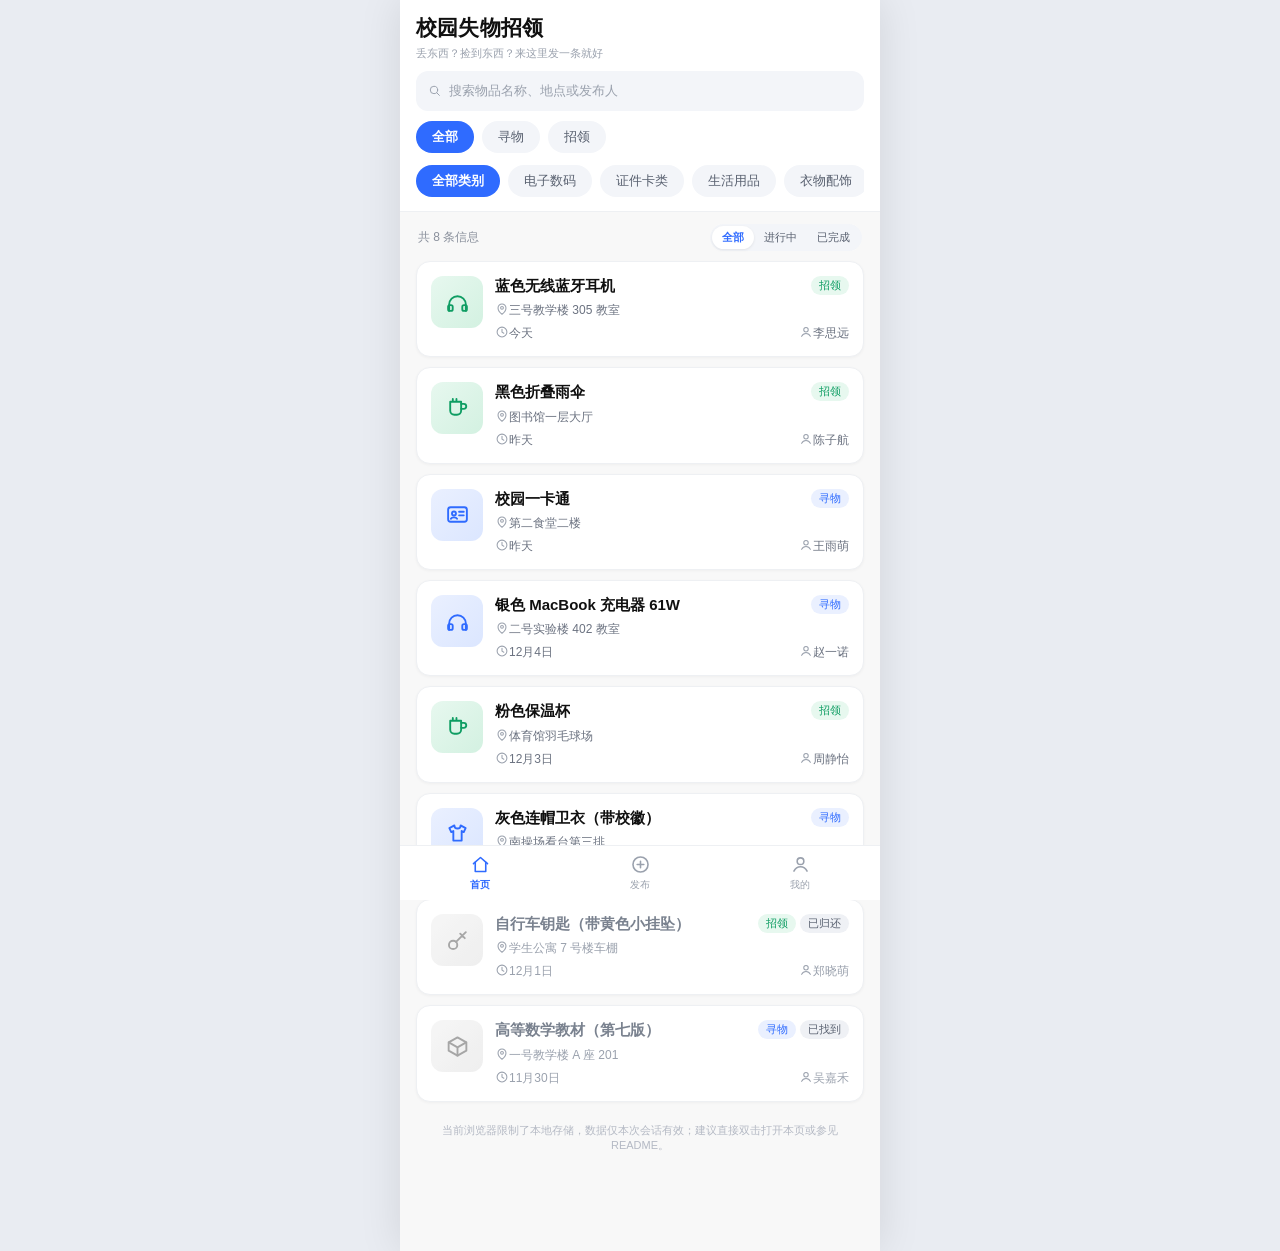
==== index.html @ 5e5a605e "第四次作业：公共样式与 UI 组件（内联 SVG 图标、卡片渲染、toast、一键复制）+ 首页浏览与筛选" ====
<!DOCTYPE html>
<html lang="zh-CN">
<head>
  <meta charset="utf-8">
  <meta name="viewport" content="width=device-width, initial-scale=1.0">
  <title>校园失物招领 · 首页</title>
  <link rel="stylesheet" href="css/style.css">
</head>
<body data-page="home">
  <div class="app">

    <header class="header">
      <div class="header-row">
        <div>
          <h1>校园失物招领</h1>
          <p class="slogan">丢东西？捡到东西？来这里发一条就好</p>
        </div>
      </div>
      <a class="searchbar" href="search.html">
        <span data-icon="search"></span>
        <span>搜索物品名称、地点或发布人</span>
      </a>
      <div class="chip-row" id="typeBar">
        <button class="chip is-active" data-type="all" type="button">全部</button>
        <button class="chip" data-type="lost" type="button">寻物</button>
        <button class="chip" data-type="found" type="button">招领</button>
      </div>
      <div class="chip-row" id="catBar"></div>
    </header>

    <main class="list-area">
      <div class="list-head">
        <span class="count" id="count">共 0 条信息</span>
        <div class="seg" id="statusSeg">
          <button type="button" data-status="all" class="is-active">全部</button>
          <button type="button" data-status="open">进行中</button>
          <button type="button" data-status="resolved">已完成</button>
        </div>
      </div>
      <div class="card-list" id="list"></div>
      <p class="foot-note" id="storageNote" style="display:none">
        当前浏览器限制了本地存储，数据仅本次会话有效；建议直接双击打开本页或参见 README。
      </p>
    </main>

    <nav class="bottomnav">
      <a href="index.html" data-nav="home">
        <span data-icon="home"></span><span>首页</span>
      </a>
      <a href="publish.html" data-nav="publish">
        <span data-icon="plus"></span><span>发布</span>
      </a>
      <a href="my-posts.html" data-nav="mine">
        <span data-icon="user"></span><span>我的</span>
      </a>
    </nav>
  </div>

  <script src="js/core.js"></script>
  <script src="js/seed.js"></script>
  <script src="js/search.js"></script>
  <script src="js/ui.js"></script>
  <script src="js/page-index.js"></script>
</body>
</html>
---- css/style.css ----
/* ============================================================
   style.css —— 校园失物招领 全站样式
   设计语言沿用第三次作业原型：主色 #2F6BFF，卡片式信息流，
   寻物=蓝色、招领=绿色，已完成信息灰显 + 状态徽章。
   移动端优先；桌面端以居中应用列呈现（配合 Chrome 调试与评分）。
   ============================================================ */

:root {
  --bg: #F8F8F8;
  --bg-out: #E9ECF2;
  --card: #FFFFFF;
  --line: #EEF0F3;
  --ink: #101010;
  --sub: #6B7280;
  --muted: #9AA1AD;
  --faint: #B4B9C4;
  --primary: #2F6BFF;
  --primary-deep: #1E55E0;
  --primary-weak: #EAF0FF;
  --green: #0F9D63;
  --green-weak: #E7F8EF;
  --orange: #D9820B;
  --orange-weak: #FFF3E2;
  --red: #E5484D;
  --red-weak: #FFEBEB;
  --grey-weak: #EFF1F5;
  --radius: 14px;
  --shadow: 0 1px 3px rgba(16, 16, 16, .04);
}

* { box-sizing: border-box; }

html, body {
  margin: 0;
  padding: 0;
}

body {
  font-family: "PingFang SC", -apple-system, BlinkMacSystemFont, "Helvetica Neue", "Microsoft YaHei", sans-serif;
  background: var(--bg-out);
  color: var(--ink);
  -webkit-font-smoothing: antialiased;
}

/* 应用主体：移动优先，桌面居中一列 */
.app {
  max-width: 480px;
  min-height: 100vh;
  margin: 0 auto;
  background: var(--bg);
  display: flex;
  flex-direction: column;
  box-shadow: 0 0 40px rgba(16, 16, 16, .10);
}

.icon {
  width: 1em;
  height: 1em;
  display: inline-block;
  vertical-align: -0.14em;
  flex-shrink: 0;
}

a { color: inherit; text-decoration: none; }
button { font-family: inherit; }

/* ---------------- 顶栏 ---------------- */

.header {
  background: var(--card);
  padding: 14px 16px 12px;
  border-bottom: 1px solid var(--line);
}

.header-row {
  display: flex;
  align-items: center;
  justify-content: space-between;
  gap: 12px;
}

.header h1 {
  font-size: 21px;
  font-weight: 700;
  margin: 0;
  letter-spacing: .2px;
}

.header .slogan {
  font-size: 11px;
  color: var(--muted);
  margin: 4px 0 0;
}

.topbar {
  position: sticky;
  top: 0;
  z-index: 20;
  background: var(--card);
  border-bottom: 1px solid var(--line);
  height: 50px;
  display: flex;
  align-items: center;
  gap: 8px;
  padding: 0 12px;
}

.topbar .back {
  width: 34px;
  height: 34px;
  border: 0;
  background: transparent;
  border-radius: 10px;
  color: var(--ink);
  font-size: 20px;
  display: flex;
  align-items: center;
  justify-content: center;
  cursor: pointer;
}

.topbar .back:active { background: var(--grey-weak); }
.topbar .title { font-size: 16px; font-weight: 600; }

/* ---------------- 搜索框 ---------------- */

.searchbar {
  display: flex;
  align-items: center;
  gap: 8px;
  height: 40px;
  margin-top: 10px;
  padding: 0 12px;
  border-radius: 12px;
  background: #F3F5F9;
  color: var(--muted);
  font-size: 13px;
  cursor: pointer;
}

.searchbar input {
  flex: 1;
  min-width: 0;
  border: 0;
  outline: 0;
  background: transparent;
  font-size: 14px;
  color: var(--ink);
}

/* ---------------- 筛选 chips ---------------- */

.chip-row {
  display: flex;
  gap: 8px;
  margin-top: 10px;
  overflow-x: auto;
  scrollbar-width: none;
  padding-bottom: 2px;
}

.chip-row::-webkit-scrollbar { display: none; }

.chip {
  flex-shrink: 0;
  padding: 7px 16px;
  border: 0;
  border-radius: 999px;
  font-size: 13px;
  font-weight: 500;
  background: #F3F5F9;
  color: #596170;
  cursor: pointer;
  transition: all .15s;
}

.chip.is-active {
  background: var(--primary);
  color: #fff;
  font-weight: 600;
}

/* ---------------- 列表 ---------------- */

main.list-area {
  flex: 1;
  min-height: 0;
  padding: 12px 16px 16px;
}

.list-head {
  display: flex;
  align-items: center;
  justify-content: space-between;
  padding: 0 2px 10px;
}

.list-head .count { font-size: 12px; color: #8A909C; }

.seg {
  display: flex;
  background: #F3F5F9;
  border-radius: 999px;
  padding: 2px;
}

.seg button {
  border: 0;
  background: transparent;
  padding: 4px 10px;
  font-size: 11px;
  color: #596170;
  border-radius: 999px;
  cursor: pointer;
}

.seg button.is-active {
  background: #fff;
  color: var(--primary);
  font-weight: 600;
  box-shadow: 0 1px 3px rgba(16, 16, 16, .08);
}

.card-list { display: flex; flex-direction: column; gap: 10px; }

/* ---------------- 信息卡片 ---------------- */

.card {
  display: block;
  background: var(--card);
  border: 1px solid var(--line);
  border-radius: var(--radius);
  padding: 14px;
  box-shadow: var(--shadow);
  transition: transform .1s;
}

.card:active { transform: scale(.99); }

.card-top { display: flex; gap: 12px; }

.catbox {
  width: 52px;
  height: 52px;
  border-radius: 12px;
  display: flex;
  align-items: center;
  justify-content: center;
  font-size: 24px;
  flex-shrink: 0;
}

.catbox .icon { width: 25px; height: 25px; }

.tone-lost   { background: linear-gradient(135deg, #EAF0FF, #DBE6FF); color: #2F6BFF; }
.tone-found  { background: linear-gradient(135deg, #E7F8EF, #D3F1E1); color: #0F9D63; }
.tone-resolved { background: linear-gradient(135deg, #F1F3F7, #E4E8EF); color: #7A828F; }

.card-main { flex: 1; min-width: 0; }

.card-title-row {
  display: flex;
  align-items: flex-start;
  justify-content: space-between;
  gap: 8px;
}

.card-title-row h3 {
  margin: 0;
  font-size: 15px;
  font-weight: 600;
  line-height: 1.35;
  overflow: hidden;
  text-overflow: ellipsis;
  white-space: nowrap;
}

.badges { display: flex; gap: 4px; flex-shrink: 0; }

.badge {
  padding: 2px 8px;
  border-radius: 999px;
  font-size: 11px;
  font-weight: 500;
  white-space: nowrap;
}

.badge-lost      { background: var(--primary-weak); color: var(--primary); }
.badge-found     { background: var(--green-weak); color: var(--green); }
.badge-resolved  { background: var(--grey-weak); color: #596170; }

.meta {
  display: flex;
  align-items: center;
  gap: 6px;
  font-size: 12px;
  color: var(--sub);
  margin-top: 6px;
  min-width: 0;
}

.meta .icon { color: var(--muted); font-size: 14px; }

.meta-split {
  display: flex;
  align-items: center;
  justify-content: space-between;
  gap: 8px;
}

.meta .grow { min-width: 0; overflow: hidden; text-overflow: ellipsis; white-space: nowrap; }

/* 已完成信息灰显 */
.card.is-resolved .card-title-row h3 { color: #7A828F; }
.card.is-resolved .meta { color: #9AA1AD; }
.card.is-resolved .catbox { filter: grayscale(1); opacity: .7; }

/* ---------------- 底部导航 ---------------- */

.bottomnav {
  margin-top: auto;
  background: var(--card);
  border-top: 1px solid var(--line);
  display: grid;
  grid-template-columns: repeat(3, 1fr);
  position: sticky;
  bottom: 0;
  z-index: 20;
}

.bottomnav a {
  height: 54px;
  display: flex;
  flex-direction: column;
  align-items: center;
  justify-content: center;
  gap: 3px;
  color: #9AA1AD;
  font-size: 10px;
}

.bottomnav a .icon { font-size: 21px; }
.bottomnav a.is-active { color: var(--primary); font-weight: 600; }

/* ---------------- 表单 ---------------- */

.form-wrap { flex: 1; padding: 14px 16px 20px; }

.type-switch {
  display: grid;
  grid-template-columns: 1fr 1fr;
  background: #F3F5F9;
  border-radius: 12px;
  padding: 4px;
  gap: 4px;
}

.type-switch button {
  border: 0;
  background: transparent;
  height: 40px;
  border-radius: 9px;
  font-size: 14px;
  font-weight: 500;
  color: #596170;
  cursor: pointer;
}

.type-switch button.is-active {
  background: #fff;
  font-weight: 600;
  box-shadow: 0 1px 3px rgba(16, 16, 16, .08);
}

.type-switch button.is-active.t-lost  { color: var(--primary); }
.type-switch button.is-active.t-found { color: var(--green); }

.form-hint {
  margin: 10px 2px 0;
  font-size: 12px;
  color: var(--muted);
  line-height: 1.5;
}

.field { margin-top: 14px; }

.field label {
  display: flex;
  justify-content: space-between;
  font-size: 13px;
  font-weight: 600;
  color: #374151;
  margin-bottom: 6px;
}

.field label .opt { color: var(--faint); font-weight: 400; font-size: 12px; }
.field label .counter { color: var(--faint); font-weight: 400; font-size: 12px; }
.field label .counter.over { color: var(--red); }

.field input,
.field select,
.field textarea {
  width: 100%;
  border: 1px solid var(--line);
  background: #fff;
  border-radius: 11px;
  padding: 11px 12px;
  font-size: 14px;
  color: var(--ink);
  outline: none;
  font-family: inherit;
  transition: border-color .15s;
}

.field textarea { resize: vertical; min-height: 76px; }

.field input:focus,
.field select:focus,
.field textarea:focus { border-color: var(--primary); }

.field.is-error input,
.field.is-error select,
.field.is-error textarea { border-color: var(--red); background: #FFFBFB; }

.field .err {
  display: none;
  margin-top: 5px;
  font-size: 12px;
  color: var(--red);
}

.field.is-error .err { display: block; }

.btn {
  display: block;
  width: 100%;
  border: 0;
  border-radius: 12px;
  height: 46px;
  font-size: 15px;
  font-weight: 600;
  cursor: pointer;
  transition: filter .15s, transform .1s;
}

.btn:active { transform: scale(.99); }

.btn-primary { background: var(--primary); color: #fff; margin-top: 20px; }
.btn-primary:hover { filter: brightness(1.06); }
.btn-primary[disabled] { opacity: .6; cursor: default; }

.btn-green { background: var(--green); color: #fff; }

.btn-outline {
  background: #fff;
  border: 1px solid var(--line);
  color: var(--ink);
}

.btn-danger-weak { background: var(--red-weak); color: var(--red); }

.btn-sm {
  height: 32px;
  padding: 0 12px;
  width: auto;
  font-size: 12px;
  border-radius: 9px;
  margin: 0;
  font-weight: 500;
  display: inline-flex;
  align-items: center;
  gap: 4px;
}

/* ---------------- 详情页 ---------------- */

.detail-wrap { flex: 1; padding: 14px 16px 20px; }

.detail-card {
  background: var(--card);
  border: 1px solid var(--line);
  border-radius: var(--radius);
  padding: 18px 16px;
  box-shadow: var(--shadow);
}

.detail-head { display: flex; gap: 14px; align-items: center; }

.detail-head .catbox { width: 58px; height: 58px; font-size: 27px; }
.detail-head h2 { margin: 0; font-size: 19px; line-height: 1.3; }
.detail-head .badges { margin-top: 7px; }

.kv { display: flex; gap: 10px; padding: 12px 2px; border-top: 1px dashed var(--line); font-size: 14px; }
.kv:first-of-type { margin-top: 14px; }
.kv .k { width: 76px; color: var(--muted); flex-shrink: 0; }
.kv .v { color: var(--ink); word-break: break-all; }

.note-block {
  margin-top: 14px;
  background: #F8FAFC;
  border: 1px solid var(--line);
  border-radius: 11px;
  padding: 12px;
  font-size: 13px;
  color: #374151;
  line-height: 1.65;
  word-break: break-all;
}

.contact-card {
  margin-top: 12px;
  background: var(--primary-weak);
  border: 1px solid #DCE6FF;
  border-radius: var(--radius);
  padding: 14px;
}

.contact-card .who { font-size: 13px; color: var(--sub); }
.contact-card .how {
  margin-top: 4px;
  font-size: 17px;
  font-weight: 600;
  color: var(--primary);
  word-break: break-all;
}

.contact-actions { display: flex; gap: 10px; margin-top: 12px; }
.contact-actions .btn { margin-top: 0; }

.banner-resolved {
  margin-top: 12px;
  background: var(--green-weak);
  border: 1px solid #CBEEDD;
  color: var(--green);
  border-radius: var(--radius);
  padding: 12px 14px;
  font-size: 13px;
  display: flex;
  gap: 8px;
  align-items: center;
}

.owner-panel {
  margin-top: 14px;
  background: #fff;
  border: 1px dashed #C9D4EE;
  border-radius: var(--radius);
  padding: 14px;
}

.owner-panel .pt { font-size: 12px; color: var(--muted); margin: 0 0 10px; }
.owner-panel .ops { display: flex; gap: 10px; flex-wrap: wrap; }
.owner-panel .ops .btn { flex: 1; }

/* ---------------- 空状态 ---------------- */

.empty {
  text-align: center;
  padding: 44px 24px;
  color: var(--muted);
}

.empty .glyph {
  width: 64px;
  height: 64px;
  margin: 0 auto 14px;
  border-radius: 20px;
  background: #F1F3F7;
  display: flex;
  align-items: center;
  justify-content: center;
  color: #AEB5C2;
}

.empty .glyph .icon { font-size: 30px; }

.empty h4 { margin: 0 0 6px; font-size: 15px; color: #596170; }
.empty p { margin: 0; font-size: 12.5px; line-height: 1.6; }
.empty .actions { margin-top: 16px; display: flex; gap: 10px; justify-content: center; }

/* ---------------- 发布成功遮罩 ---------------- */

.overlay {
  position: fixed;
  inset: 0;
  background: rgba(16, 16, 16, .45);
  display: none;
  align-items: center;
  justify-content: center;
  z-index: 100;
  padding: 24px;
}

.overlay.show { display: flex; }

.success-pop {
  width: 100%;
  max-width: 320px;
  background: #fff;
  border-radius: 18px;
  padding: 26px 22px 20px;
  text-align: center;
}

.success-pop .ring {
  width: 62px;
  height: 62px;
  margin: 0 auto 14px;
  border-radius: 50%;
  background: var(--green-weak);
  color: var(--green);
  display: flex;
  align-items: center;
  justify-content: center;
  font-size: 30px;
}

.success-pop h3 { margin: 0 0 6px; font-size: 17px; }
.success-pop p { margin: 0; font-size: 12.5px; color: var(--sub); line-height: 1.6; }
.success-pop .actions { margin-top: 18px; display: grid; gap: 8px; }

/* ---------------- toast ---------------- */

.toast {
  position: fixed;
  left: 50%;
  bottom: 84px;
  transform: translateX(-50%) translateY(8px);
  background: rgba(23, 27, 38, .92);
  color: #fff;
  font-size: 13px;
  padding: 9px 18px;
  border-radius: 999px;
  opacity: 0;
  pointer-events: none;
  transition: all .22s;
  z-index: 200;
  max-width: 80vw;
}

.toast.show { opacity: 1; transform: translateX(-50%) translateY(0); }

/* ---------------- 搜索页 ---------------- */

.hotwords { display: flex; flex-wrap: wrap; gap: 8px; margin-top: 12px; }

.hotword {
  border: 0;
  background: #F3F5F9;
  color: #596170;
  font-size: 12.5px;
  padding: 7px 13px;
  border-radius: 999px;
  cursor: pointer;
}

.hotword:active { background: var(--primary-weak); color: var(--primary); }

.search-sec-title { font-size: 12px; color: #8A909C; margin: 18px 2px 0; }

/* ---------------- 我的发布 ---------------- */

.stat-row {
  display: flex;
  gap: 10px;
  margin-bottom: 12px;
}

.stat-box {
  flex: 1;
  background: var(--card);
  border: 1px solid var(--line);
  border-radius: var(--radius);
  padding: 12px 14px;
  box-shadow: var(--shadow);
}

.stat-box .num { font-size: 20px; font-weight: 700; }
.stat-box .num.open { color: var(--primary); }
.stat-box .num.done { color: var(--green); }
.stat-box .cap { font-size: 11px; color: var(--muted); margin-top: 2px; }

.my-item {
  background: var(--card);
  border: 1px solid var(--line);
  border-radius: var(--radius);
  padding: 13px 14px;
  box-shadow: var(--shadow);
}

.my-item.is-resolved { background: #FBFCFD; }

.my-item .row1 {
  display: flex;
  align-items: center;
  justify-content: space-between;
  gap: 8px;
}

.my-item .row1 .name {
  font-size: 14.5px;
  font-weight: 600;
  min-width: 0;
  overflow: hidden;
  text-overflow: ellipsis;
  white-space: nowrap;
}

.my-item .row1 .name a { display: block; }

.my-item .sub { font-size: 12px; color: var(--sub); margin-top: 5px; }

.my-item .ops { display: flex; gap: 8px; margin-top: 10px; }

.tool-row {
  margin-top: 18px;
  text-align: center;
  font-size: 12px;
  color: var(--faint);
}

.tool-row button {
  border: 0;
  background: transparent;
  color: var(--muted);
  font-size: 12px;
  cursor: pointer;
  padding: 4px 8px;
}

.tool-row button:hover { color: var(--primary); }
.tool-row .sep { margin: 0 4px; }

.foot-note {
  text-align: center;
  font-size: 11px;
  color: var(--faint);
  padding: 10px 0 16px;
}

/* 底部安全区 */
@media (max-width: 480px) {
  .bottomnav { padding-bottom: env(safe-area-inset-bottom); }
}
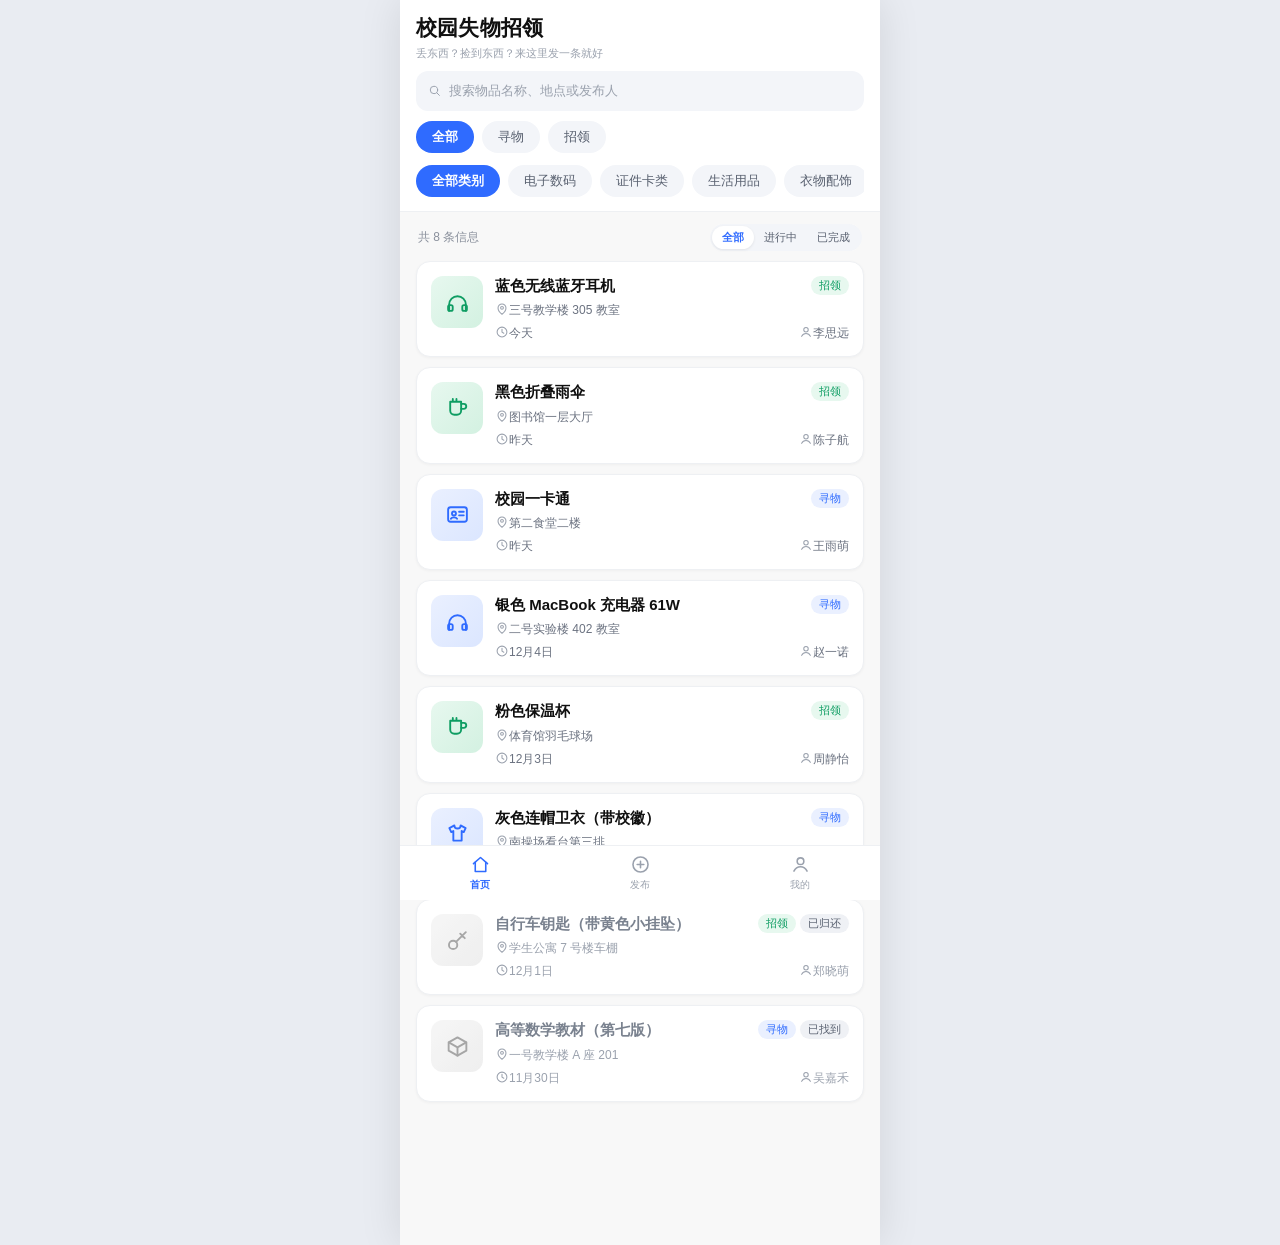
==== commit 67c6097c: "修复 E2E 走查发现的三个问题：UMD 工厂未传 global 致浏览器端存储降级、sticky 底部导航遮挡底部按钮、我的发布页误用通用卡片模板" ====
--- a/index.html
+++ b/index.html
@@ -59,6 +59,7 @@
   <script src="js/core.js"></script>
   <script src="js/seed.js"></script>
   <script src="js/search.js"></script>
+  <script src="js/util.js"></script>
   <script src="js/ui.js"></script>
   <script src="js/page-index.js"></script>
 </body>
--- a/css/style.css
+++ b/css/style.css
@@ -35,6 +35,10 @@
   padding: 0;
 }
 
+html {
+  scroll-padding-bottom: 96px;
+}
+
 body {
   font-family: "PingFang SC", -apple-system, BlinkMacSystemFont, "Helvetica Neue", "Microsoft YaHei", sans-serif;
   background: var(--bg-out);
@@ -185,7 +189,7 @@
 main.list-area {
   flex: 1;
   min-height: 0;
-  padding: 12px 16px 16px;
+  padding: 12px 16px 88px;
 }
 
 .list-head {
@@ -344,7 +348,7 @@
 
 /* ---------------- 表单 ---------------- */
 
-.form-wrap { flex: 1; padding: 14px 16px 20px; }
+.form-wrap { flex: 1; padding: 14px 16px 88px; }
 
 .type-switch {
   display: grid;
@@ -474,7 +478,7 @@
 
 /* ---------------- 详情页 ---------------- */
 
-.detail-wrap { flex: 1; padding: 14px 16px 20px; }
+.detail-wrap { flex: 1; padding: 14px 16px 88px; }
 
 .detail-card {
   background: var(--card);
